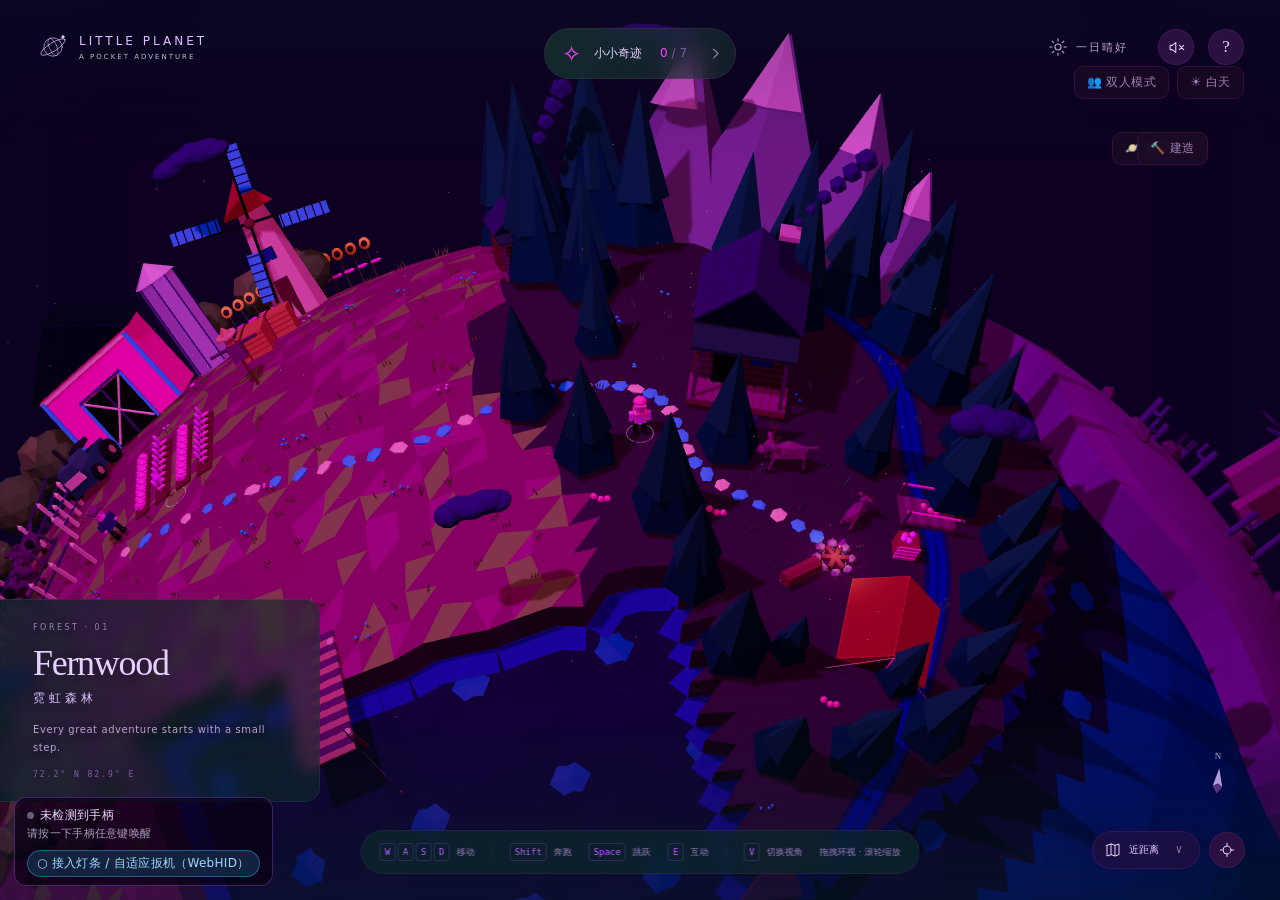
==== web/index.html @ 2aff6b9d "添加 Tripo 建造工坊：收集奇迹换积分 → 生成建筑 → 摆到星球地表 玩法闭环 - 收集奇迹(+30) → 积分池 → 生成建筑(-40) → 拆除返还(+15) - 积分存 localStor" ====
<!doctype html>
<html lang="zh-CN">
  <head>
    <meta charset="UTF-8" />
    <meta name="viewport" content="width=device-width, initial-scale=1.0, viewport-fit=cover" />
    <meta name="theme-color" content="#1a0020" />
    <meta name="description" content="一座霓虹闪烁的赛博朋克低多边形小岛。漫步紫色草原、工业绿洲与珊瑚礁，收集属于你的数字奇迹。" />
    <link rel="icon" href="data:image/svg+xml,%3Csvg xmlns='http://www.w3.org/2000/svg' viewBox='0 0 64 64'%3E%3Crect width='64' height='64' rx='18' fill='%230c292d'/%3E%3Cpath d='M32 8 12 44h13v12h14V44h13Z' fill='%23bce091'/%3E%3C/svg%3E" />
    <title>Little Planet · 口袋星球</title>
    <!-- 分屏双人的「座位」接线：必须早于游戏脚本执行（存档隔离要抢在它前面）。
         只有 URL 带 ?seat=N 时才生效，单人玩法下它们什么都不做。 -->
    <script src="./bridge/duo-pads.js"></script>
    <script src="./bridge/duo-seat.js"></script>
    <!-- 昼夜主题：?theme=day 加载白天版资源，默认夜晚版。
         游戏本体文件不动 —— 白天版是按官方昼夜配色逐项映射生成的副本资源。
         module 必须等 DOM 解析完再插入：动态插入的 module 默认 async，
         可能赶在 body 解析前执行（那时 #world 还不存在）；
         DOMContentLoaded 之后插入则与原先静态 module 的 defer 行为完全一致。 -->
    <script>
      (function () {
        var q = new URLSearchParams(location.search);
        var cyberPlanet = q.get("planet") === "cyber";
        /* 赛博星球自带运行时昼夜（integration/daylight-mode.js），
           ?theme 的资源副本切换只在原版星球生效 */
        var day = q.get("theme") === "day" && !cyberPlanet;
        /* 建造模式（?build=1）需要场景钩子 window.__LP_SCENE__/__LP_WORLD__，
           官方原文件没有这行，所以用 tools/add-lp-hook.mjs 生成的副本
           （与白天版、赛博版同样的做法：副本资源，官方原文件一行未动）。
           赛博星球副本本来就带钩子，不再区分。 */
        var build = q.get("build") === "1";
        /* 游戏本体按星球选副本 */
        var module = cyberPlanet    ? "index-cyber-CS6g4Xtd.js"
                   : day && build   ? "index-tripo-day-CS6g4Xtd.js"
                   : build          ? "index-tripo-CS6g4Xtd.js"
                   : day            ? "index-day-CS6g4Xtd.js"
                   :                  "index-CS6g4Xtd.js";
        var css = document.createElement("link");
        css.rel = "stylesheet";
        css.crossOrigin = "anonymous";
        css.href = "./assets/" + (day ? "index-day-" : "index-") + "CundtmH4.css";
        document.head.appendChild(css);
        function boot() {
          var s = document.createElement("script");
          s.type = "module";
          s.crossOrigin = "anonymous";
          s.src = "./assets/" + module;
          document.head.appendChild(s);
        }
        if (document.readyState === "loading") {
          document.addEventListener("DOMContentLoaded", boot);
        } else {
          boot();
        }
      })();
    </script>
    <!-- 星球选择：?planet=cyber 时加载「赛博星球」集成层（57MB GLB 高精度模型
         + 运行时昼夜切换）。两个脚本都是经典脚本、自带轮询等待游戏场景，
         动态插入时机安全。不传参数时什么都不加载，原版星球零影响。 -->
    <script>
      (function () {
        if (new URLSearchParams(location.search).get("planet") !== "cyber") return;
        ["./integration/cyber-planet.js", "./integration/daylight-mode.js"].forEach(function (src) {
          var s = document.createElement("script");
          s.src = src;
          document.head.appendChild(s);
        });
      })();
    </script>
    <link rel="modulepreload" crossorigin href="./assets/three-gtj_l2uB.js">
  </head>
  <body>
    <main id="app">
      <canvas id="world" aria-label="口袋星球三维游戏。使用 WASD 移动，空格跳跃，E 互动。" tabindex="0"></canvas>
      <div class="vignette" aria-hidden="true"></div>
      <header class="topbar">
        <a class="wordmark" href="./" aria-label="Little Planet 首页"><svg viewBox="0 0 36 36" aria-hidden="true"><circle cx="18" cy="18" r="11" stroke-width=".8"/><ellipse cx="18" cy="18" rx="17" ry="5" transform="rotate(-32 18 18)" stroke-width=".8"/><ellipse cx="18" cy="18" rx="4.5" ry="11" transform="rotate(-24 18 18)" stroke-width=".6"/><circle cx="30" cy="6" r="2" fill="currentColor" stroke="none"/></svg><span>LITTLE PLANET<small>A POCKET ADVENTURE</small></span></a>
        <div class="top-actions">
          <span class="weather"><svg viewBox="0 0 24 24" aria-hidden="true"><circle cx="12" cy="12" r="4"/><path d="M12 1v3m0 16v3M1 12h3m16 0h3M4.2 4.2l2.1 2.1m11.4 11.4 2.1 2.1m0-15.6-2.1 2.1M6.3 17.7l-2.1 2.1"/></svg>一日晴好</span>
          <button class="icon-button" id="sound-toggle" aria-label="开启自然音效" title="自然音效" aria-pressed="false"><svg viewBox="0 0 24 24" aria-hidden="true"><path d="m11 5-5 4H3v6h3l5 4V5ZM16 9l6 6m0-6-6 6"/></svg></button>
          <button class="icon-button" id="help-toggle" aria-label="打开操作说明" title="操作说明"><span>?</span></button>
        </div>
      </header>
      <aside class="journal-pill" aria-label="探索进度"><span class="journal-icon">✧</span><div><span class="tiny-label">ISLAND JOURNAL</span><span>小小奇迹 <b id="collected-count">0</b><span class="muted"> / 7</span></span></div><button id="journal-toggle" aria-label="打开探索手记"><svg viewBox="0 0 24 24" aria-hidden="true"><path d="m9 5 7 7-7 7"/></svg></button></aside>
      <div id="toast" class="toast" role="status" aria-live="polite"></div>
      <button id="interaction" class="interaction" hidden><kbd>E</kbd><span id="interaction-label">探索</span></button>
      <section class="location" aria-live="polite"><div class="location-rule"></div><p class="tiny-label" id="region-number">REGION 01 / THE MEADOW</p><h1 id="region-name">Clover Fields</h1><p class="location-cn" id="region-cn">三叶草原</p><p class="location-desc" id="region-description">风吹过草地，今天也不必着急。</p><span class="location-coordinates" id="coordinates">24° N &nbsp; 118° E</span></section>
      <nav class="control-bar" aria-label="游戏操作提示"><span><span class="keys"><kbd>W</kbd><kbd>A</kbd><kbd>S</kbd><kbd>D</kbd></span>移动</span><i></i><span><kbd>Shift</kbd>奔跑</span><span><kbd>Space</kbd>跳跃</span><span><kbd>E</kbd>互动</span><i></i><span><kbd>V</kbd>切换视角</span><span class="mouse-hint">拖拽环视 · 滚轮缩放</span></nav>
      <div class="view-controls"><button id="view-toggle" aria-label="切换视角" title="切换视角（M / V）"><svg viewBox="0 0 24 24" aria-hidden="true"><path d="m3 5 6-2 6 2 6-2v16l-6 2-6-2-6 2V5Zm6-2v16m6-14v16"/></svg><span>近距离</span><kbd>V</kbd></button><button id="home-camera" class="icon-button" aria-label="镜头回到角色" title="镜头回到角色"><svg viewBox="0 0 24 24" aria-hidden="true"><circle cx="12" cy="12" r="6"/><path d="M12 2v4m0 12v4M2 12h4m12 0h4"/></svg></button></div>
      <div class="compass" aria-hidden="true"><span>N</span><svg viewBox="0 0 40 40"><path d="m20 4 6 23-6-4-6 4Z" fill="#e0c0ff"/><path d="m20 36 6-9-6-4-6 4Z" fill="#6a3a8c"/></svg></div>
      <div class="touch-controls"><div id="joystick" aria-label="拖动摇杆移动"><div id="joystick-stick"></div></div><div class="touch-actions"><button id="touch-interact" aria-label="互动">E</button><button id="touch-jump" aria-label="跳跃">↑</button></div></div>
      <dialog id="help-dialog"><button class="dialog-close" aria-label="关闭操作说明">×</button><p class="tiny-label">CYBERPUNK ODYSSEY</p><h2>欢迎来到霓虹星球</h2><p class="dialog-intro">沿着数据小径，去看看工业绿洲与珊瑚礁。<br>这里没有倒计时，只有七处等待被发现的数字奇迹。</p><dl class="help-keys"><div><dt><kbd>W A S D</kbd> / <kbd>↑ ↓ ← →</kbd></dt><dd>自由移动</dd></div><div><dt><kbd>Shift</kbd> / <kbd>Space</kbd></dt><dd>奔跑 / 跳跃</dd></div><div><dt><kbd>E</kbd></dt><dd>与附近的地标互动</dd></div><div><dt>点击地面 / 拖动画面</dt><dd>走向目标 / 环视星球</dd></div><div><dt>滚轮 / <kbd>M</kbd></dt><dd>缩放 / 星球视角</dd></div></dl><p class="help-mobile">可以游泳跨海。J 打开手记导航，Home 回到草原，Esc 取消路线。触屏：左下摇杆移动，右下按钮跳跃与互动，拖动场景环视。</p><p class="help-mobile">手柄（已适配 PS5 DualSense）：左摇杆移动，右摇杆环视，<kbd>×</kbd> 跳跃，<kbd>□</kbd> 互动，<kbd>△</kbd> 换视角，<kbd>○</kbd> 取消/关闭弹窗，<kbd>L2</kbd> 奔跑，<kbd>R2</kbd>/<kbd>R1</kbd> 拉近，<kbd>L1</kbd> 拉远，触摸板镜头回正，并带震动反馈。</p><button class="primary-button" id="help-start">开始霓虹之旅 <span>↗</span></button></dialog>
      <dialog id="journal-dialog"><button class="dialog-close" aria-label="关闭探索手记">×</button><p class="tiny-label">NEON DESTINATIONS</p><h2>霓虹世界的七个角落</h2><p class="dialog-intro" id="journal-intro">点击地点自动前往，靠近霓虹标记后按 E 互动。</p><ol id="journal-list"></ol><button class="subtle-button" id="reset-progress">重新启动这段旅程</button></dialog>
      <div id="loading"><svg viewBox="0 0 30 34"><path d="M15 2 5 18h6L3 28h11v5h2v-5h11l-8-10h6L15 2Z" fill="currentColor"/></svg><p>赛博星球正在启动<span>…</span></p><small>CYBER LITTLE PLANET</small></div>
    </main>
    <!-- 1) lp-controller 的内置手柄轮询交给 ds5-adapter 独占，避免两套逻辑互相覆盖；
           它自带的顶部状态条也关掉 —— ds5-adapter 左下角那条信息更全（含灯条/扳机状态）。 -->
    <script>
      window.LPControllerConfig = { enableGamepad: false, hud: false };
    </script>
    <!-- 2) 通用输入桥接层（键盘合成 + 后端 WebSocket） -->
    <script src="./bridge/lp-controller.js"></script>
    <!-- 3) DS5 硬件输出层：灯条 / 自适应扳机 / 连续振动（WebHID，只写不读输入） -->
    <script src="./bridge/dualsense.js"></script>
    <script src="./bridge/lp-dualsense.js"></script>
    <!-- 4) DS5 适配层：输入映射 + 事件振动 + HUD（必须最后加载） -->
    <script src="./bridge/ds5-adapter.js"></script>
    <!-- 5) 双人合作模式入口：右上角「👥 双人模式」按钮（分屏座位里不显示）。
           必须在 day-night.js 之前加载：它建的容器同时收纳昼夜按钮。 -->
    <script src="./bridge/duo-entry.js"></script>
    <!-- 6) 昼夜切换：右上角浮动按钮（分屏座位里不显示，切时间由宿主页统一做） -->
    <script src="./bridge/day-night.js"></script>
    <!-- 7) 星球切换：原版星球 ↔ 赛博星球（GLB 高精度模型），整页换 ?planet 参数 -->
    <script src="./bridge/planet-switch.js"></script>
    <!-- 8) 建造工坊：收集奇迹攒积分 → Tripo 生成 3D 建筑 → 摆在星球表面。
           需要场景钩子：赛博星球页自带；原版星球请用 ?build=1（进度不丢）。
           分屏座位（?seat=N）里自动不挂载。 -->
    <script src="./bridge/tripo-build.js"></script>
  </body>
</html>
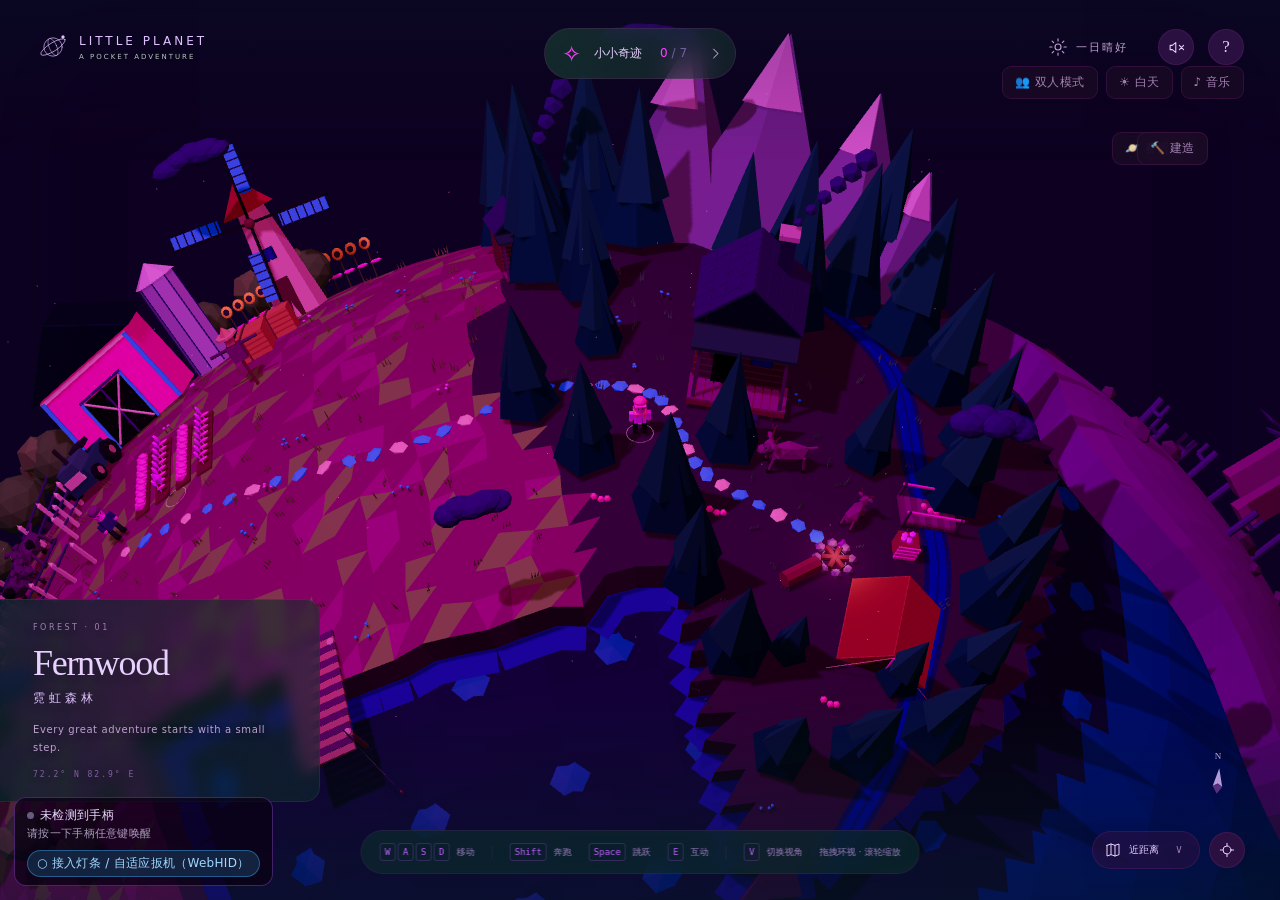
==== commit 266c8353: "加背景音乐：从视频音轨加工出 53.5 秒无缝循环 原素材是 60 秒视频音轨，不能拿来直接循环，两个坑： 1. 结尾 2 秒淡出（电平掉到 -51dB），直接 loop 每轮"喘一口气"； 2. 切" ====
--- a/web/index.html
+++ b/web/index.html
@@ -115,5 +115,9 @@
            需要场景钩子：赛博星球页自带；原版星球请用 ?build=1（进度不丢）。
            分屏座位（?seat=N）里自动不挂载。 -->
     <script src="./bridge/tripo-build.js"></script>
+    <!-- 9) 背景音乐：无缝无限循环（web/bgm/bgm-loop.ogg，由 make-bgm-loop.mjs 生成）。
+           浏览器不让带声音自动播放，所以等第一次点击/按键才起声；
+           右上角按钮或 M 键开关，状态存 localStorage。 -->
+    <script src="./bridge/bgm.js"></script>
   </body>
 </html>
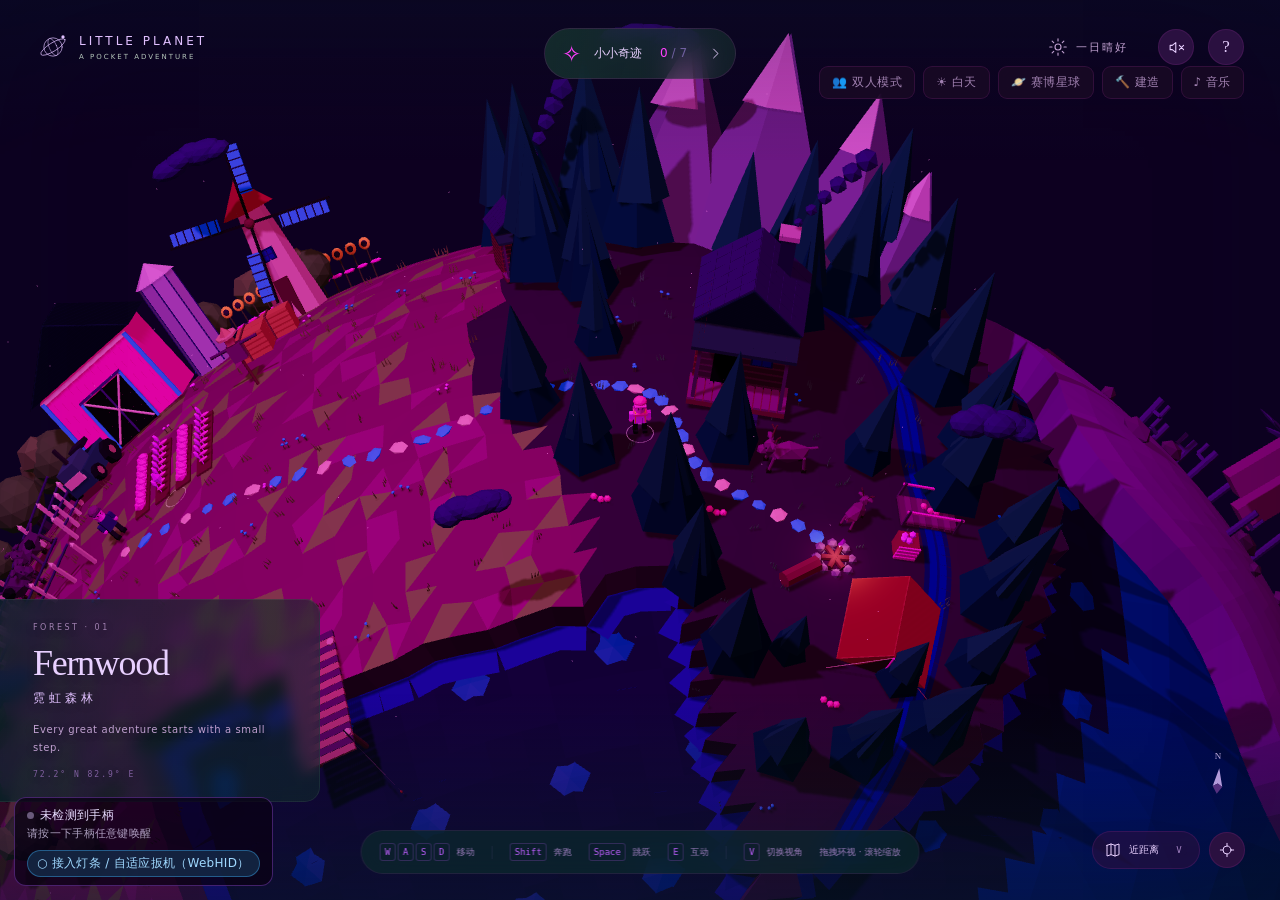
==== commit 3b1bddf2: "项目定名「口袋星球：漫游」，同步仓库改名 GitHub 仓库 little-planet-controller → pocket-planet-roam，README 标题、 页面 title（单人页" ====
--- a/web/index.html
+++ b/web/index.html
@@ -6,7 +6,7 @@
     <meta name="theme-color" content="#1a0020" />
     <meta name="description" content="一座霓虹闪烁的赛博朋克低多边形小岛。漫步紫色草原、工业绿洲与珊瑚礁，收集属于你的数字奇迹。" />
     <link rel="icon" href="data:image/svg+xml,%3Csvg xmlns='http://www.w3.org/2000/svg' viewBox='0 0 64 64'%3E%3Crect width='64' height='64' rx='18' fill='%230c292d'/%3E%3Cpath d='M32 8 12 44h13v12h14V44h13Z' fill='%23bce091'/%3E%3C/svg%3E" />
-    <title>Little Planet · 口袋星球</title>
+    <title>口袋星球：漫游</title>
     <!-- 分屏双人的「座位」接线：必须早于游戏脚本执行（存档隔离要抢在它前面）。
          只有 URL 带 ?seat=N 时才生效，单人玩法下它们什么都不做。 -->
     <script src="./bridge/duo-pads.js"></script>
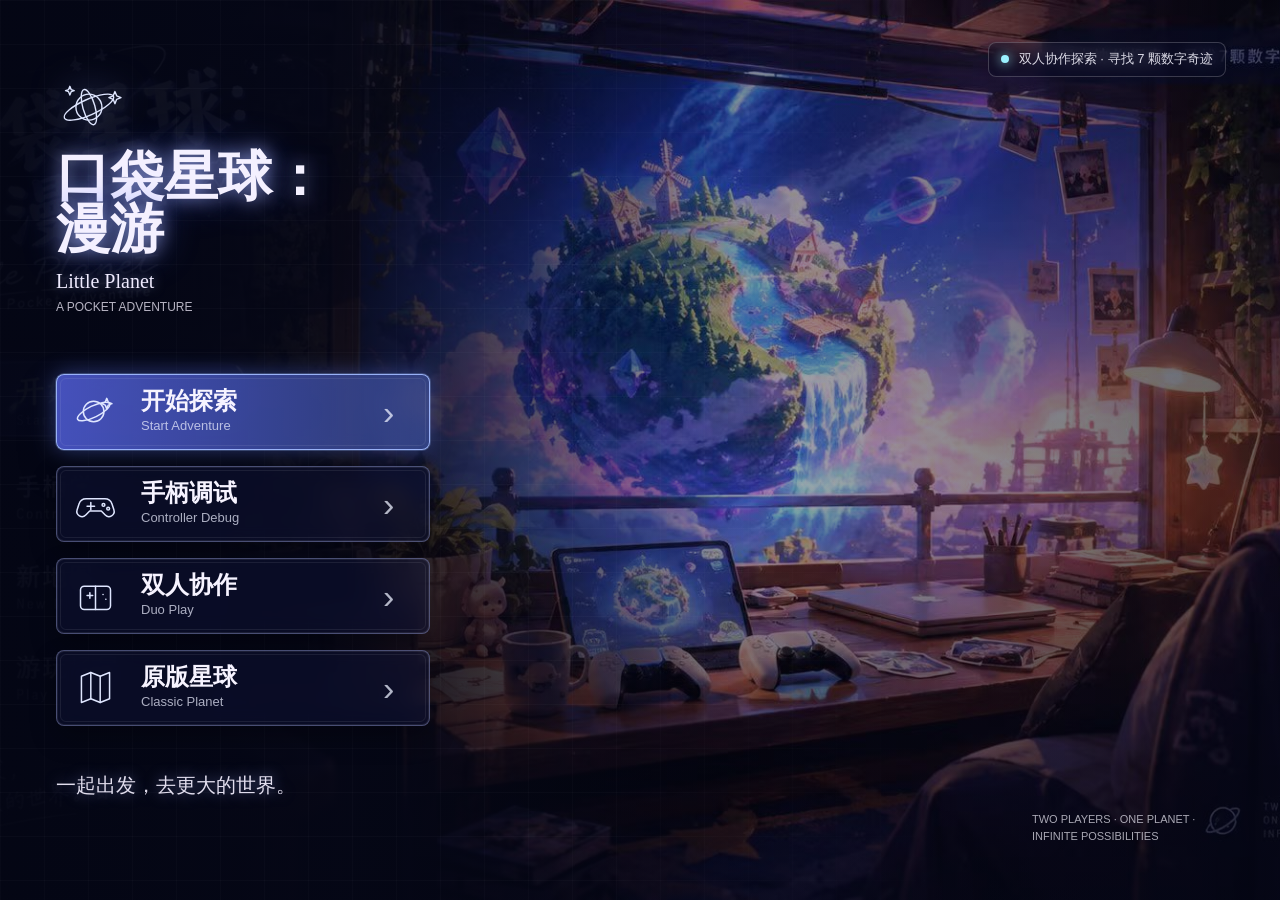
==== commit 3ef99754: "主菜单改版：加入游戏页与手柄调试页，修 Windows 启动器超时 - web/index.html 主菜单重构，提供探索游戏 / 手柄调试 / 双人模式 / 原版星球入口 - 新增 web/game" ====
--- a/web/index.html
+++ b/web/index.html
@@ -3,121 +3,467 @@
   <head>
     <meta charset="UTF-8" />
     <meta name="viewport" content="width=device-width, initial-scale=1.0, viewport-fit=cover" />
-    <meta name="theme-color" content="#1a0020" />
-    <meta name="description" content="一座霓虹闪烁的赛博朋克低多边形小岛。漫步紫色草原、工业绿洲与珊瑚礁，收集属于你的数字奇迹。" />
-    <link rel="icon" href="data:image/svg+xml,%3Csvg xmlns='http://www.w3.org/2000/svg' viewBox='0 0 64 64'%3E%3Crect width='64' height='64' rx='18' fill='%230c292d'/%3E%3Cpath d='M32 8 12 44h13v12h14V44h13Z' fill='%23bce091'/%3E%3C/svg%3E" />
-    <title>口袋星球：漫游</title>
-    <!-- 分屏双人的「座位」接线：必须早于游戏脚本执行（存档隔离要抢在它前面）。
-         只有 URL 带 ?seat=N 时才生效，单人玩法下它们什么都不做。 -->
-    <script src="./bridge/duo-pads.js"></script>
-    <script src="./bridge/duo-seat.js"></script>
-    <!-- 昼夜主题：?theme=day 加载白天版资源，默认夜晚版。
-         游戏本体文件不动 —— 白天版是按官方昼夜配色逐项映射生成的副本资源。
-         module 必须等 DOM 解析完再插入：动态插入的 module 默认 async，
-         可能赶在 body 解析前执行（那时 #world 还不存在）；
-         DOMContentLoaded 之后插入则与原先静态 module 的 defer 行为完全一致。 -->
-    <script>
-      (function () {
-        var q = new URLSearchParams(location.search);
-        var cyberPlanet = q.get("planet") === "cyber";
-        /* 赛博星球自带运行时昼夜（integration/daylight-mode.js），
-           ?theme 的资源副本切换只在原版星球生效 */
-        var day = q.get("theme") === "day" && !cyberPlanet;
-        /* 建造模式（?build=1）需要场景钩子 window.__LP_SCENE__/__LP_WORLD__，
-           官方原文件没有这行，所以用 tools/add-lp-hook.mjs 生成的副本
-           （与白天版、赛博版同样的做法：副本资源，官方原文件一行未动）。
-           赛博星球副本本来就带钩子，不再区分。 */
-        var build = q.get("build") === "1";
-        /* 游戏本体按星球选副本 */
-        var module = cyberPlanet    ? "index-cyber-CS6g4Xtd.js"
-                   : day && build   ? "index-tripo-day-CS6g4Xtd.js"
-                   : build          ? "index-tripo-CS6g4Xtd.js"
-                   : day            ? "index-day-CS6g4Xtd.js"
-                   :                  "index-CS6g4Xtd.js";
-        var css = document.createElement("link");
-        css.rel = "stylesheet";
-        css.crossOrigin = "anonymous";
-        css.href = "./assets/" + (day ? "index-day-" : "index-") + "CundtmH4.css";
-        document.head.appendChild(css);
-        function boot() {
-          var s = document.createElement("script");
-          s.type = "module";
-          s.crossOrigin = "anonymous";
-          s.src = "./assets/" + module;
-          document.head.appendChild(s);
-        }
-        if (document.readyState === "loading") {
-          document.addEventListener("DOMContentLoaded", boot);
-        } else {
-          boot();
-        }
-      })();
-    </script>
-    <!-- 星球选择：?planet=cyber 时加载「赛博星球」集成层（57MB GLB 高精度模型
-         + 运行时昼夜切换）。两个脚本都是经典脚本、自带轮询等待游戏场景，
-         动态插入时机安全。不传参数时什么都不加载，原版星球零影响。 -->
-    <script>
-      (function () {
-        if (new URLSearchParams(location.search).get("planet") !== "cyber") return;
-        ["./integration/cyber-planet.js", "./integration/daylight-mode.js"].forEach(function (src) {
-          var s = document.createElement("script");
-          s.src = src;
-          document.head.appendChild(s);
-        });
-      })();
-    </script>
-    <link rel="modulepreload" crossorigin href="./assets/three-gtj_l2uB.js">
+    <meta name="theme-color" content="#070b1d" />
+    <meta name="description" content="口袋星球合并版主菜单：进入探索游戏、手柄调试、双人模式与原版星球。" />
+    <title>口袋星球：漫游 · 主菜单</title>
+    <style>
+      * {
+        box-sizing: border-box;
+      }
+
+      html,
+      body {
+        margin: 0;
+        min-height: 100%;
+        background: #070b1d;
+        color: #f4f0ff;
+        font-family: -apple-system, BlinkMacSystemFont, "PingFang SC", "Microsoft YaHei", "Segoe UI", sans-serif;
+      }
+
+      body {
+        overflow: hidden;
+      }
+
+      .shell {
+        position: relative;
+        min-height: 100vh;
+        min-height: 100svh;
+        isolation: isolate;
+      }
+
+      .backdrop {
+        position: fixed;
+        inset: 0;
+        z-index: -3;
+        background-image: url("./assets/menu-background.jpg");
+        background-size: cover;
+        background-position: center;
+        filter: saturate(1.06) contrast(1.04);
+      }
+
+      .shade {
+        position: fixed;
+        inset: 0;
+        z-index: -2;
+        background:
+          linear-gradient(90deg, rgba(4, 6, 20, 0.96) 0%, rgba(5, 7, 22, 0.9) 28%, rgba(5, 7, 22, 0.18) 58%, rgba(5, 7, 22, 0.52) 100%),
+          linear-gradient(180deg, rgba(4, 6, 20, 0.34), rgba(4, 6, 20, 0.18) 54%, rgba(4, 6, 20, 0.72));
+      }
+
+      .grain {
+        position: fixed;
+        inset: 0;
+        z-index: -1;
+        pointer-events: none;
+        background-image:
+          linear-gradient(rgba(255, 255, 255, 0.025) 1px, transparent 1px),
+          linear-gradient(90deg, rgba(255, 255, 255, 0.018) 1px, transparent 1px);
+        background-size: 44px 44px;
+        mask-image: linear-gradient(90deg, #000 0%, #000 46%, transparent 80%);
+      }
+
+      .menu {
+        width: min(430px, calc(100vw - 40px));
+        min-height: 100vh;
+        min-height: 100svh;
+        display: flex;
+        flex-direction: column;
+        justify-content: center;
+        padding: 42px 0 42px 56px;
+      }
+
+      .brand {
+        margin-bottom: 44px;
+      }
+
+      .brand-mark {
+        width: 78px;
+        height: 56px;
+        margin-bottom: 10px;
+        color: #dfe6ff;
+        filter: drop-shadow(0 0 18px rgba(150, 170, 255, 0.62));
+      }
+
+      .brand-mark * {
+        fill: none;
+        stroke: currentColor;
+        stroke-width: 1.6;
+        stroke-linecap: round;
+        stroke-linejoin: round;
+      }
+
+      h1 {
+        margin: 0;
+        max-width: 320px;
+        font-size: 54px;
+        line-height: 0.98;
+        font-weight: 800;
+        letter-spacing: 0;
+        text-shadow: 0 0 18px rgba(173, 184, 255, 0.72), 0 0 38px rgba(84, 112, 255, 0.42);
+      }
+
+      .subtitle {
+        margin: 14px 0 0;
+        font-size: 20px;
+        line-height: 1.25;
+        color: #f0ecff;
+        font-family: "Segoe Print", "Comic Sans MS", "PingFang SC", cursive;
+        text-shadow: 0 0 12px rgba(183, 198, 255, 0.54);
+      }
+
+      .kicker {
+        margin-top: 4px;
+        font-size: 12px;
+        line-height: 1.6;
+        text-transform: uppercase;
+        color: rgba(244, 240, 255, 0.74);
+        letter-spacing: 0;
+      }
+
+      .actions {
+        display: grid;
+        gap: 16px;
+        width: 100%;
+      }
+
+      .menu-button {
+        position: relative;
+        min-height: 76px;
+        display: grid;
+        grid-template-columns: 54px 1fr 28px;
+        align-items: center;
+        gap: 14px;
+        padding: 11px 18px 11px 16px;
+        border: 1px solid rgba(187, 194, 255, 0.36);
+        border-radius: 8px;
+        background: rgba(14, 18, 55, 0.5);
+        color: #f6f3ff;
+        text-decoration: none;
+        box-shadow: inset 0 0 0 1px rgba(255, 255, 255, 0.08), 0 12px 26px rgba(0, 0, 0, 0.26);
+        backdrop-filter: blur(10px);
+        -webkit-backdrop-filter: blur(10px);
+        transition: transform 150ms ease, border-color 150ms ease, background 150ms ease, box-shadow 150ms ease;
+      }
+
+      .menu-button::before {
+        content: "";
+        position: absolute;
+        inset: 3px;
+        border: 1px solid rgba(255, 255, 255, 0.08);
+        border-radius: 6px;
+        pointer-events: none;
+      }
+
+      .menu-button.primary,
+      .menu-button:focus-visible {
+        border-color: rgba(162, 187, 255, 0.92);
+        background: linear-gradient(90deg, rgba(80, 93, 214, 0.86), rgba(69, 93, 182, 0.58));
+        box-shadow: 0 0 0 1px rgba(160, 190, 255, 0.24), 0 0 22px rgba(103, 132, 255, 0.42), 0 16px 36px rgba(0, 0, 0, 0.34);
+        outline: none;
+      }
+
+      .menu-button:hover {
+        transform: translateX(4px);
+        border-color: rgba(225, 231, 255, 0.88);
+        background: rgba(44, 53, 130, 0.74);
+      }
+
+      .menu-button svg {
+        width: 45px;
+        height: 45px;
+        color: #dfe6ff;
+        stroke: currentColor;
+        stroke-width: 1.6;
+        stroke-linecap: round;
+        stroke-linejoin: round;
+        fill: none;
+      }
+
+      .label {
+        min-width: 0;
+      }
+
+      .label strong {
+        display: block;
+        font-size: 24px;
+        line-height: 1.12;
+        font-weight: 760;
+        letter-spacing: 0;
+        overflow-wrap: anywhere;
+      }
+
+      .label span {
+        display: block;
+        margin-top: 3px;
+        color: rgba(235, 238, 255, 0.72);
+        font-size: 13px;
+        line-height: 1.25;
+        letter-spacing: 0;
+      }
+
+      .arrow {
+        font-size: 34px;
+        line-height: 1;
+        color: rgba(238, 241, 255, 0.74);
+      }
+
+      .tagline {
+        margin-top: 44px;
+        max-width: 260px;
+        font-size: 20px;
+        line-height: 1.55;
+        color: rgba(244, 240, 255, 0.92);
+        text-shadow: 0 0 14px rgba(157, 173, 255, 0.5);
+      }
+
+      .status {
+        position: fixed;
+        right: 54px;
+        top: 42px;
+        display: flex;
+        align-items: center;
+        gap: 10px;
+        padding: 8px 12px;
+        border: 1px solid rgba(255, 255, 255, 0.2);
+        border-radius: 8px;
+        color: rgba(246, 245, 255, 0.88);
+        background: rgba(9, 13, 36, 0.28);
+        backdrop-filter: blur(8px);
+        -webkit-backdrop-filter: blur(8px);
+        font-size: 13px;
+        line-height: 1.3;
+      }
+
+      .status i {
+        width: 8px;
+        height: 8px;
+        border-radius: 50%;
+        background: #9af1ff;
+        box-shadow: 0 0 12px #9af1ff;
+      }
+
+      .footer-note {
+        position: fixed;
+        right: 58px;
+        bottom: 44px;
+        max-width: 190px;
+        color: rgba(246, 245, 255, 0.68);
+        font-size: 11px;
+        line-height: 1.55;
+        text-transform: uppercase;
+        letter-spacing: 0;
+      }
+
+      @media (max-width: 760px) {
+        body {
+          overflow: auto;
+        }
+
+        .shade {
+          background:
+            linear-gradient(180deg, rgba(4, 6, 20, 0.92) 0%, rgba(4, 6, 20, 0.78) 45%, rgba(4, 6, 20, 0.68) 100%),
+            linear-gradient(90deg, rgba(4, 6, 20, 0.86), rgba(4, 6, 20, 0.28));
+        }
+
+        .grain {
+          mask-image: none;
+        }
+
+        .menu {
+          width: 100%;
+          min-height: 100vh;
+          padding: 34px 20px 40px;
+          justify-content: flex-start;
+        }
+
+        .actions {
+          width: 100%;
+          max-width: calc(100vw - 40px);
+        }
+
+        .brand {
+          margin-bottom: 28px;
+        }
+
+        .brand-mark {
+          width: 62px;
+          height: 46px;
+        }
+
+        h1 {
+          max-width: 340px;
+          font-size: 38px;
+          line-height: 1.08;
+        }
+
+        .subtitle {
+          font-size: 17px;
+        }
+
+        .menu-button {
+          width: 100%;
+          max-width: calc(100vw - 40px);
+          min-width: 0;
+          min-height: 70px;
+          grid-template-columns: 46px 1fr 22px;
+          gap: 12px;
+          padding: 10px 14px;
+        }
+
+        .menu-button:hover {
+          transform: none;
+        }
+
+        .menu-button.primary,
+        .menu-button:focus-visible {
+          box-shadow: inset 0 0 0 1px rgba(255, 255, 255, 0.08), 0 10px 24px rgba(0, 0, 0, 0.34);
+        }
+
+        .menu-button svg {
+          width: 38px;
+          height: 38px;
+        }
+
+        .label strong {
+          font-size: 21px;
+        }
+
+        .status,
+        .footer-note {
+          position: static;
+          margin-top: 24px;
+          max-width: none;
+          width: fit-content;
+        }
+
+        .footer-note {
+          margin-top: 18px;
+        }
+
+        .tagline {
+          margin-top: 30px;
+          font-size: 18px;
+        }
+      }
+    </style>
   </head>
   <body>
-    <main id="app">
-      <canvas id="world" aria-label="口袋星球三维游戏。使用 WASD 移动，空格跳跃，E 互动。" tabindex="0"></canvas>
-      <div class="vignette" aria-hidden="true"></div>
-      <header class="topbar">
-        <a class="wordmark" href="./" aria-label="Little Planet 首页"><svg viewBox="0 0 36 36" aria-hidden="true"><circle cx="18" cy="18" r="11" stroke-width=".8"/><ellipse cx="18" cy="18" rx="17" ry="5" transform="rotate(-32 18 18)" stroke-width=".8"/><ellipse cx="18" cy="18" rx="4.5" ry="11" transform="rotate(-24 18 18)" stroke-width=".6"/><circle cx="30" cy="6" r="2" fill="currentColor" stroke="none"/></svg><span>LITTLE PLANET<small>A POCKET ADVENTURE</small></span></a>
-        <div class="top-actions">
-          <span class="weather"><svg viewBox="0 0 24 24" aria-hidden="true"><circle cx="12" cy="12" r="4"/><path d="M12 1v3m0 16v3M1 12h3m16 0h3M4.2 4.2l2.1 2.1m11.4 11.4 2.1 2.1m0-15.6-2.1 2.1M6.3 17.7l-2.1 2.1"/></svg>一日晴好</span>
-          <button class="icon-button" id="sound-toggle" aria-label="开启自然音效" title="自然音效" aria-pressed="false"><svg viewBox="0 0 24 24" aria-hidden="true"><path d="m11 5-5 4H3v6h3l5 4V5ZM16 9l6 6m0-6-6 6"/></svg></button>
-          <button class="icon-button" id="help-toggle" aria-label="打开操作说明" title="操作说明"><span>?</span></button>
-        </div>
-      </header>
-      <aside class="journal-pill" aria-label="探索进度"><span class="journal-icon">✧</span><div><span class="tiny-label">ISLAND JOURNAL</span><span>小小奇迹 <b id="collected-count">0</b><span class="muted"> / 7</span></span></div><button id="journal-toggle" aria-label="打开探索手记"><svg viewBox="0 0 24 24" aria-hidden="true"><path d="m9 5 7 7-7 7"/></svg></button></aside>
-      <div id="toast" class="toast" role="status" aria-live="polite"></div>
-      <button id="interaction" class="interaction" hidden><kbd>E</kbd><span id="interaction-label">探索</span></button>
-      <section class="location" aria-live="polite"><div class="location-rule"></div><p class="tiny-label" id="region-number">REGION 01 / THE MEADOW</p><h1 id="region-name">Clover Fields</h1><p class="location-cn" id="region-cn">三叶草原</p><p class="location-desc" id="region-description">风吹过草地，今天也不必着急。</p><span class="location-coordinates" id="coordinates">24° N &nbsp; 118° E</span></section>
-      <nav class="control-bar" aria-label="游戏操作提示"><span><span class="keys"><kbd>W</kbd><kbd>A</kbd><kbd>S</kbd><kbd>D</kbd></span>移动</span><i></i><span><kbd>Shift</kbd>奔跑</span><span><kbd>Space</kbd>跳跃</span><span><kbd>E</kbd>互动</span><i></i><span><kbd>V</kbd>切换视角</span><span class="mouse-hint">拖拽环视 · 滚轮缩放</span></nav>
-      <div class="view-controls"><button id="view-toggle" aria-label="切换视角" title="切换视角（M / V）"><svg viewBox="0 0 24 24" aria-hidden="true"><path d="m3 5 6-2 6 2 6-2v16l-6 2-6-2-6 2V5Zm6-2v16m6-14v16"/></svg><span>近距离</span><kbd>V</kbd></button><button id="home-camera" class="icon-button" aria-label="镜头回到角色" title="镜头回到角色"><svg viewBox="0 0 24 24" aria-hidden="true"><circle cx="12" cy="12" r="6"/><path d="M12 2v4m0 12v4M2 12h4m12 0h4"/></svg></button></div>
-      <div class="compass" aria-hidden="true"><span>N</span><svg viewBox="0 0 40 40"><path d="m20 4 6 23-6-4-6 4Z" fill="#e0c0ff"/><path d="m20 36 6-9-6-4-6 4Z" fill="#6a3a8c"/></svg></div>
-      <div class="touch-controls"><div id="joystick" aria-label="拖动摇杆移动"><div id="joystick-stick"></div></div><div class="touch-actions"><button id="touch-interact" aria-label="互动">E</button><button id="touch-jump" aria-label="跳跃">↑</button></div></div>
-      <dialog id="help-dialog"><button class="dialog-close" aria-label="关闭操作说明">×</button><p class="tiny-label">CYBERPUNK ODYSSEY</p><h2>欢迎来到霓虹星球</h2><p class="dialog-intro">沿着数据小径，去看看工业绿洲与珊瑚礁。<br>这里没有倒计时，只有七处等待被发现的数字奇迹。</p><dl class="help-keys"><div><dt><kbd>W A S D</kbd> / <kbd>↑ ↓ ← →</kbd></dt><dd>自由移动</dd></div><div><dt><kbd>Shift</kbd> / <kbd>Space</kbd></dt><dd>奔跑 / 跳跃</dd></div><div><dt><kbd>E</kbd></dt><dd>与附近的地标互动</dd></div><div><dt>点击地面 / 拖动画面</dt><dd>走向目标 / 环视星球</dd></div><div><dt>滚轮 / <kbd>M</kbd></dt><dd>缩放 / 星球视角</dd></div></dl><p class="help-mobile">可以游泳跨海。J 打开手记导航，Home 回到草原，Esc 取消路线。触屏：左下摇杆移动，右下按钮跳跃与互动，拖动场景环视。</p><p class="help-mobile">手柄（已适配 PS5 DualSense）：左摇杆移动，右摇杆环视，<kbd>×</kbd> 跳跃，<kbd>□</kbd> 互动，<kbd>△</kbd> 换视角，<kbd>○</kbd> 取消/关闭弹窗，<kbd>L2</kbd> 奔跑，<kbd>R2</kbd>/<kbd>R1</kbd> 拉近，<kbd>L1</kbd> 拉远，触摸板镜头回正，并带震动反馈。</p><button class="primary-button" id="help-start">开始霓虹之旅 <span>↗</span></button></dialog>
-      <dialog id="journal-dialog"><button class="dialog-close" aria-label="关闭探索手记">×</button><p class="tiny-label">NEON DESTINATIONS</p><h2>霓虹世界的七个角落</h2><p class="dialog-intro" id="journal-intro">点击地点自动前往，靠近霓虹标记后按 E 互动。</p><ol id="journal-list"></ol><button class="subtle-button" id="reset-progress">重新启动这段旅程</button></dialog>
-      <div id="loading"><svg viewBox="0 0 30 34"><path d="M15 2 5 18h6L3 28h11v5h2v-5h11l-8-10h6L15 2Z" fill="currentColor"/></svg><p>赛博星球正在启动<span>…</span></p><small>CYBER LITTLE PLANET</small></div>
+    <main class="shell">
+      <div class="backdrop" aria-hidden="true"></div>
+      <div class="shade" aria-hidden="true"></div>
+      <div class="grain" aria-hidden="true"></div>
+
+      <aside class="menu" aria-label="主菜单">
+        <section class="brand">
+          <svg class="brand-mark" viewBox="0 0 90 64" aria-hidden="true">
+            <circle cx="38" cy="31" r="15"></circle>
+            <ellipse cx="38" cy="31" rx="31" ry="9" transform="rotate(-24 38 31)"></ellipse>
+            <ellipse cx="38" cy="31" rx="7" ry="21" transform="rotate(-16 38 31)"></ellipse>
+            <path d="M68 13l2 5 5 2-5 2-2 5-2-5-5-2 5-2 2-5Z"></path>
+            <path d="M16 7l1.5 3.8L21 12l-3.5 1.2L16 17l-1.5-3.8L11 12l3.5-1.2L16 7Z"></path>
+          </svg>
+          <h1>口袋星球：漫游</h1>
+          <p class="subtitle">Little Planet</p>
+          <p class="kicker">A Pocket Adventure</p>
+        </section>
+
+        <nav class="actions" aria-label="菜单选项">
+          <a class="menu-button primary" href="./game.html?planet=cyber">
+            <svg viewBox="0 0 48 48" aria-hidden="true">
+              <circle cx="22" cy="24" r="11"></circle>
+              <ellipse cx="22" cy="24" rx="19" ry="6" transform="rotate(-26 22 24)"></ellipse>
+              <path d="M36 10l1.6 4 4 1.6-4 1.6-1.6 4-1.6-4-4-1.6 4-1.6 1.6-4Z"></path>
+            </svg>
+            <span class="label">
+              <strong>开始探索</strong>
+              <span>Start Adventure</span>
+            </span>
+            <span class="arrow" aria-hidden="true">›</span>
+          </a>
+
+          <a class="menu-button" href="./controller-debug/index.html">
+            <svg viewBox="0 0 48 48" aria-hidden="true">
+              <path d="M14 19h20a8 8 0 0 1 7.6 5.5l2 6.2a5.5 5.5 0 0 1-9.2 5.5l-4.2-4.2H17.8l-4.2 4.2a5.5 5.5 0 0 1-9.2-5.5l2-6.2A8 8 0 0 1 14 19Z"></path>
+              <path d="M15 27h8M19 23v8"></path>
+              <circle cx="32.5" cy="25.5" r="1.5"></circle>
+              <circle cx="37.5" cy="29.5" r="1.5"></circle>
+            </svg>
+            <span class="label">
+              <strong>手柄调试</strong>
+              <span>Controller Debug</span>
+            </span>
+            <span class="arrow" aria-hidden="true">›</span>
+          </a>
+
+          <a class="menu-button" href="./duo.html?planet=cyber">
+            <svg viewBox="0 0 48 48" aria-hidden="true">
+              <path d="M12 14h24a4 4 0 0 1 4 4v17a4 4 0 0 1-4 4H12a4 4 0 0 1-4-4V18a4 4 0 0 1 4-4Z"></path>
+              <path d="M24 14v25M15 24h6M18 21v6M32 23h.1M35 28h.1"></path>
+            </svg>
+            <span class="label">
+              <strong>双人协作</strong>
+              <span>Duo Play</span>
+            </span>
+            <span class="arrow" aria-hidden="true">›</span>
+          </a>
+
+          <a class="menu-button" href="./game.html">
+            <svg viewBox="0 0 48 48" aria-hidden="true">
+              <path d="M9 12l10-4 10 4 10-4v28l-10 4-10-4-10 4V12Z"></path>
+              <path d="M19 8v28M29 12v28"></path>
+            </svg>
+            <span class="label">
+              <strong>原版星球</strong>
+              <span>Classic Planet</span>
+            </span>
+            <span class="arrow" aria-hidden="true">›</span>
+          </a>
+        </nav>
+
+        <p class="tagline">一起出发，去更大的世界。</p>
+      </aside>
+
+      <div class="status" aria-label="当前模式"><i aria-hidden="true"></i><span>双人协作探索 · 寻找 7 颗数字奇迹</span></div>
+      <p class="footer-note">Two players · One planet · Infinite possibilities</p>
     </main>
-    <!-- 1) lp-controller 的内置手柄轮询交给 ds5-adapter 独占，避免两套逻辑互相覆盖；
-           它自带的顶部状态条也关掉 —— ds5-adapter 左下角那条信息更全（含灯条/扳机状态）。 -->
+
     <script>
-      window.LPControllerConfig = { enableGamepad: false, hud: false };
+      const buttons = Array.from(document.querySelectorAll(".menu-button"));
+      let index = 0;
+
+      function focusButton(nextIndex) {
+        index = (nextIndex + buttons.length) % buttons.length;
+        buttons[index].focus();
+      }
+
+      window.addEventListener("keydown", (event) => {
+        if (event.key === "ArrowDown" || event.key === "s" || event.key === "S") {
+          event.preventDefault();
+          focusButton(index + 1);
+        }
+        if (event.key === "ArrowUp" || event.key === "w" || event.key === "W") {
+          event.preventDefault();
+          focusButton(index - 1);
+        }
+      });
+
+      let previousPadState = { up: false, down: false, confirm: false };
+      function pollGamepad() {
+        const pad = navigator.getGamepads ? Array.from(navigator.getGamepads()).find(Boolean) : null;
+        if (pad) {
+          const up = pad.buttons[12]?.pressed || pad.axes[1] < -0.55;
+          const down = pad.buttons[13]?.pressed || pad.axes[1] > 0.55;
+          const confirm = pad.buttons[0]?.pressed || pad.buttons[1]?.pressed;
+
+          if (up && !previousPadState.up) focusButton(index - 1);
+          if (down && !previousPadState.down) focusButton(index + 1);
+          if (confirm && !previousPadState.confirm) buttons[index].click();
+
+          previousPadState = { up, down, confirm };
+        }
+        requestAnimationFrame(pollGamepad);
+      }
+      requestAnimationFrame(pollGamepad);
     </script>
-    <!-- 2) 通用输入桥接层（键盘合成 + 后端 WebSocket） -->
-    <script src="./bridge/lp-controller.js"></script>
-    <!-- 3) DS5 硬件输出层：灯条 / 自适应扳机 / 连续振动（WebHID，只写不读输入） -->
-    <script src="./bridge/dualsense.js"></script>
-    <script src="./bridge/lp-dualsense.js"></script>
-    <!-- 4) DS5 适配层：输入映射 + 事件振动 + HUD（必须最后加载） -->
-    <script src="./bridge/ds5-adapter.js"></script>
-    <!-- 5) 双人合作模式入口：右上角「👥 双人模式」按钮（分屏座位里不显示）。
-           必须在 day-night.js 之前加载：它建的容器同时收纳昼夜按钮。 -->
-    <script src="./bridge/duo-entry.js"></script>
-    <!-- 6) 昼夜切换：右上角浮动按钮（分屏座位里不显示，切时间由宿主页统一做） -->
-    <script src="./bridge/day-night.js"></script>
-    <!-- 7) 星球切换：原版星球 ↔ 赛博星球（GLB 高精度模型），整页换 ?planet 参数 -->
-    <script src="./bridge/planet-switch.js"></script>
-    <!-- 8) 建造工坊：收集奇迹攒积分 → Tripo 生成 3D 建筑 → 摆在星球表面。
-           需要场景钩子：赛博星球页自带；原版星球请用 ?build=1（进度不丢）。
-           分屏座位（?seat=N）里自动不挂载。 -->
-    <script src="./bridge/tripo-build.js"></script>
-    <!-- 9) 背景音乐：无缝无限循环（web/bgm/bgm-loop.ogg，由 make-bgm-loop.mjs 生成）。
-           浏览器不让带声音自动播放，所以等第一次点击/按键才起声；
-           右上角按钮或 M 键开关，状态存 localStorage。 -->
-    <script src="./bridge/bgm.js"></script>
   </body>
 </html>
